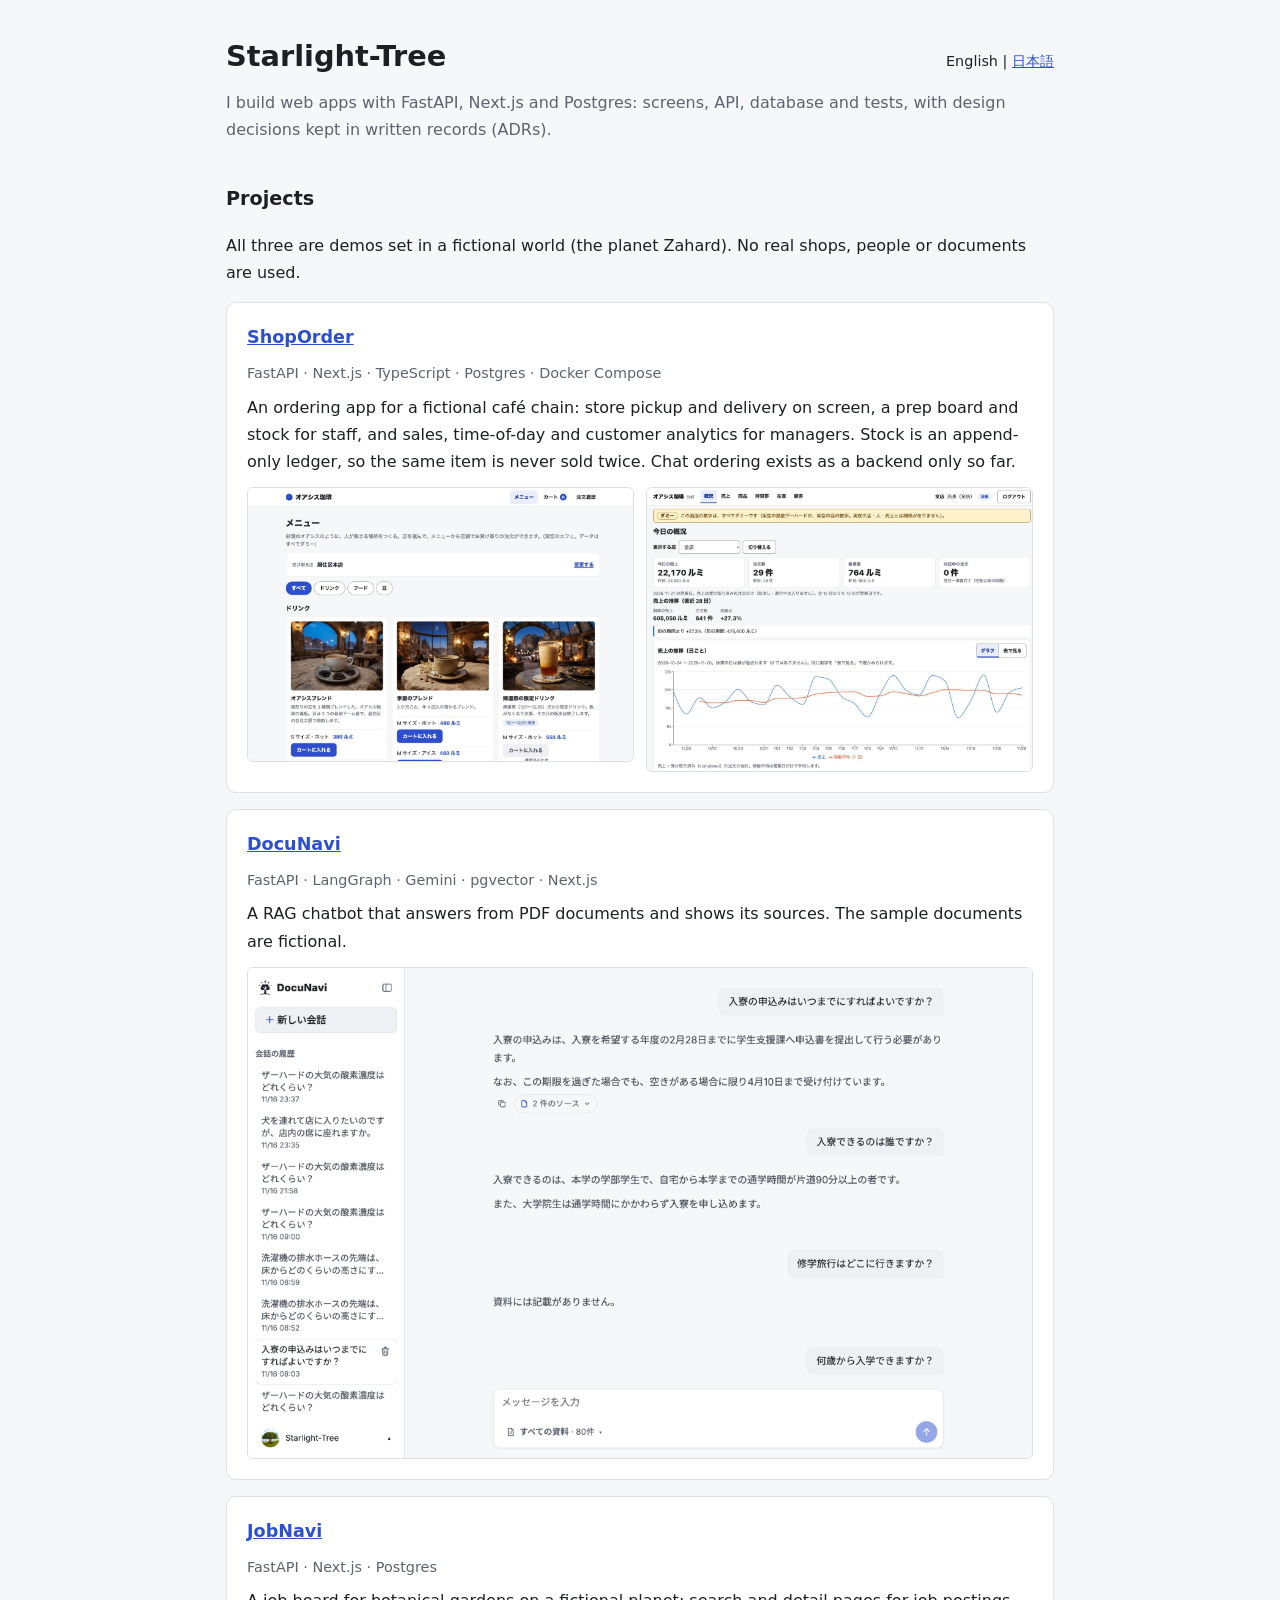
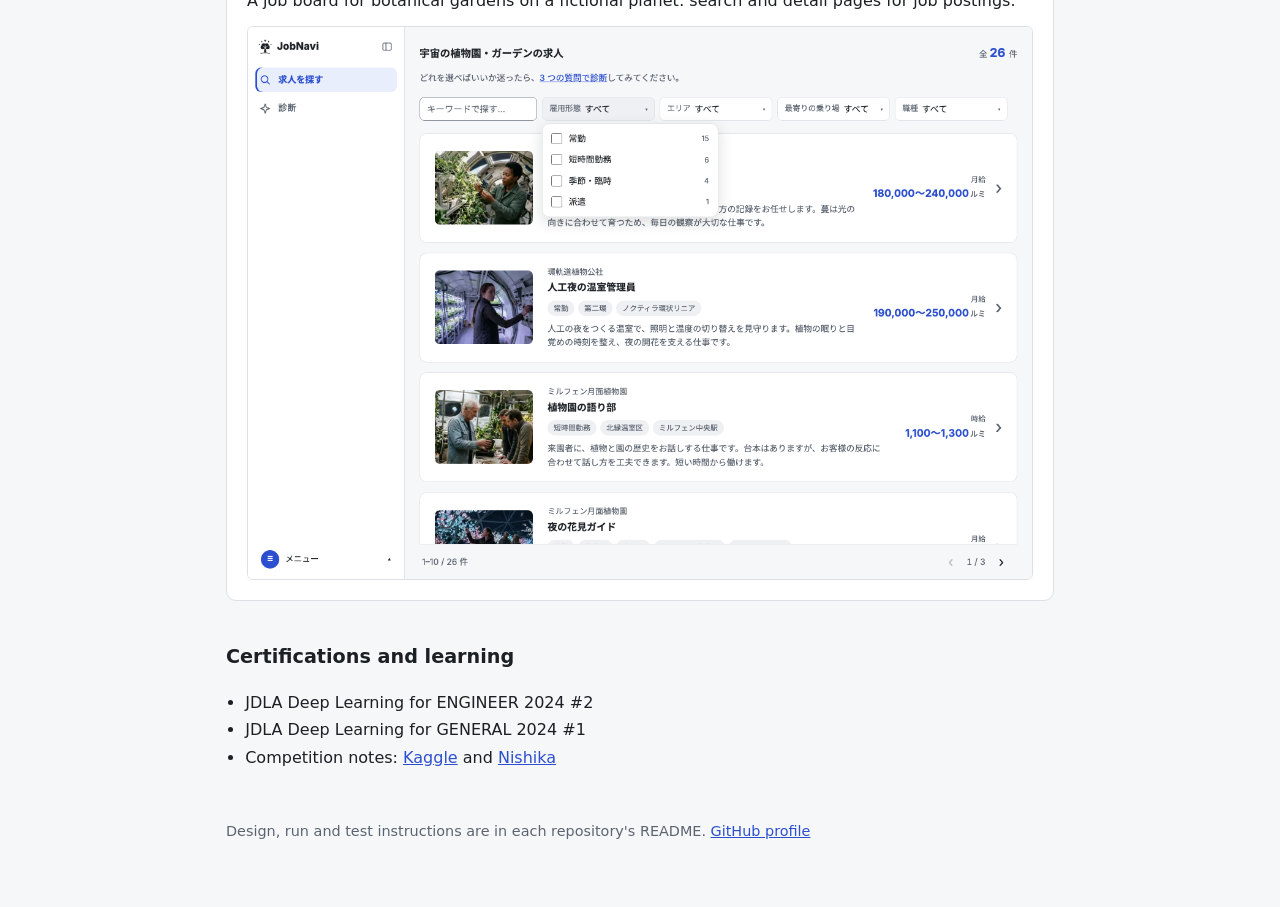
==== index.html @ b70606ab "feat: add portfolio site Co-Authored-By: Claude Sonnet 5.5 <noreply@anthropic.com>" ====
<!doctype html>
<html lang="en">
<head>
<meta charset="utf-8">
<meta name="viewport" content="width=device-width, initial-scale=1">
<title>Starlight-Tree | Web app portfolio</title>
<meta name="description" content="Three web apps built end to end with FastAPI, Next.js and Postgres. All demos are set in a fictional world.">
<link rel="stylesheet" href="style.css">
</head>
<body>
<main>
  <header>
    <h1>Starlight-Tree</h1>
    <span class="lang">English | <a href="ja.html">日本語</a></span>
  </header>
  <p class="lead">I build web apps with FastAPI, Next.js and Postgres: screens, API, database and tests, with design decisions kept in written records (ADRs).</p>

  <h2>Projects</h2>
  <p>All three are demos set in a fictional world (the planet Zahard). No real shops, people or documents are used.</p>

  <section class="card">
    <h3><a href="https://github.com/Starlight-Tree/ShopOrder">ShopOrder</a></h3>
    <p class="tags">FastAPI · Next.js · TypeScript · Postgres · Docker Compose</p>
    <p>An ordering app for a fictional café chain: store pickup and delivery on screen, a prep board and stock for staff, and sales, time-of-day and customer analytics for managers. Stock is an append-only ledger, so the same item is never sold twice. Chat ordering exists as a backend only so far.</p>
    <div class="shots">
      <img src="img/shoporder-menu.jpg" alt="ShopOrder menu screen" loading="lazy">
      <img src="img/shoporder-overview.jpg" alt="ShopOrder manager overview with sales line chart" loading="lazy">
    </div>
  </section>

  <section class="card">
    <h3><a href="https://github.com/Starlight-Tree/DocuNavi">DocuNavi</a></h3>
    <p class="tags">FastAPI · LangGraph · Gemini · pgvector · Next.js</p>
    <p>A RAG chatbot that answers from PDF documents and shows its sources. The sample documents are fictional.</p>
    <div class="shots">
      <img src="img/docunavi-chat.png" alt="DocuNavi chat answering with citations" loading="lazy">
    </div>
  </section>

  <section class="card">
    <h3><a href="https://github.com/Starlight-Tree/JobNavi">JobNavi</a></h3>
    <p class="tags">FastAPI · Next.js · Postgres</p>
    <p>A job board for botanical gardens on a fictional planet: search and detail pages for job postings.</p>
    <div class="shots">
      <img src="img/jobnavi-search.png" alt="JobNavi job search screen" loading="lazy">
    </div>
  </section>

  <h2>Certifications and learning</h2>
  <ul>
    <li>JDLA Deep Learning for ENGINEER 2024 #2</li>
    <li>JDLA Deep Learning for GENERAL 2024 #1</li>
    <li>Competition notes: <a href="https://github.com/Starlight-Tree/kaggle">Kaggle</a> and <a href="https://github.com/Starlight-Tree/nishika">Nishika</a></li>
  </ul>

  <footer>
    Design, run and test instructions are in each repository's README. <a href="https://github.com/Starlight-Tree">GitHub profile</a>
  </footer>
</main>
</body>
</html>
---- style.css ----
:root {
  --bg: #f6f7f9;
  --fg: #1c2024;
  --muted: #5b6470;
  --card: #ffffff;
  --line: #dde1e6;
  --accent: #2c4fcf;
}
@media (prefers-color-scheme: dark) {
  :root {
    --bg: #0d1117;
    --fg: #e6e9ee;
    --muted: #9aa4b2;
    --card: #151b23;
    --line: #2a3340;
    --accent: #8aa2ff;
  }
}
* { box-sizing: border-box; }
body {
  margin: 0;
  background: var(--bg);
  color: var(--fg);
  font: 16px/1.7 system-ui, -apple-system, "Segoe UI", "Hiragino Sans", "Noto Sans JP", sans-serif;
}
main { max-width: 860px; margin: 0 auto; padding: 32px 16px 64px; }
a { color: var(--accent); }
header { display: flex; justify-content: space-between; align-items: baseline; flex-wrap: wrap; gap: 8px; }
h1 { font-size: 1.8rem; margin: 0; }
h2 { font-size: 1.2rem; margin: 40px 0 12px; }
.lead { color: var(--muted); margin: 8px 0 0; }
.lang { font-size: 0.9rem; }
.card {
  background: var(--card);
  border: 1px solid var(--line);
  border-radius: 10px;
  padding: 20px;
  margin: 16px 0;
}
.card h3 { margin: 0 0 4px; font-size: 1.1rem; }
.tags { color: var(--muted); font-size: 0.9rem; margin: 0 0 12px; }
.card p { margin: 8px 0; }
.shots { display: grid; grid-template-columns: repeat(auto-fit, minmax(240px, 1fr)); gap: 12px; margin-top: 12px; }
.shots img { width: 100%; height: auto; border: 1px solid var(--line); border-radius: 6px; display: block; }
ul { padding-left: 1.2em; }
footer { margin-top: 48px; color: var(--muted); font-size: 0.9rem; }
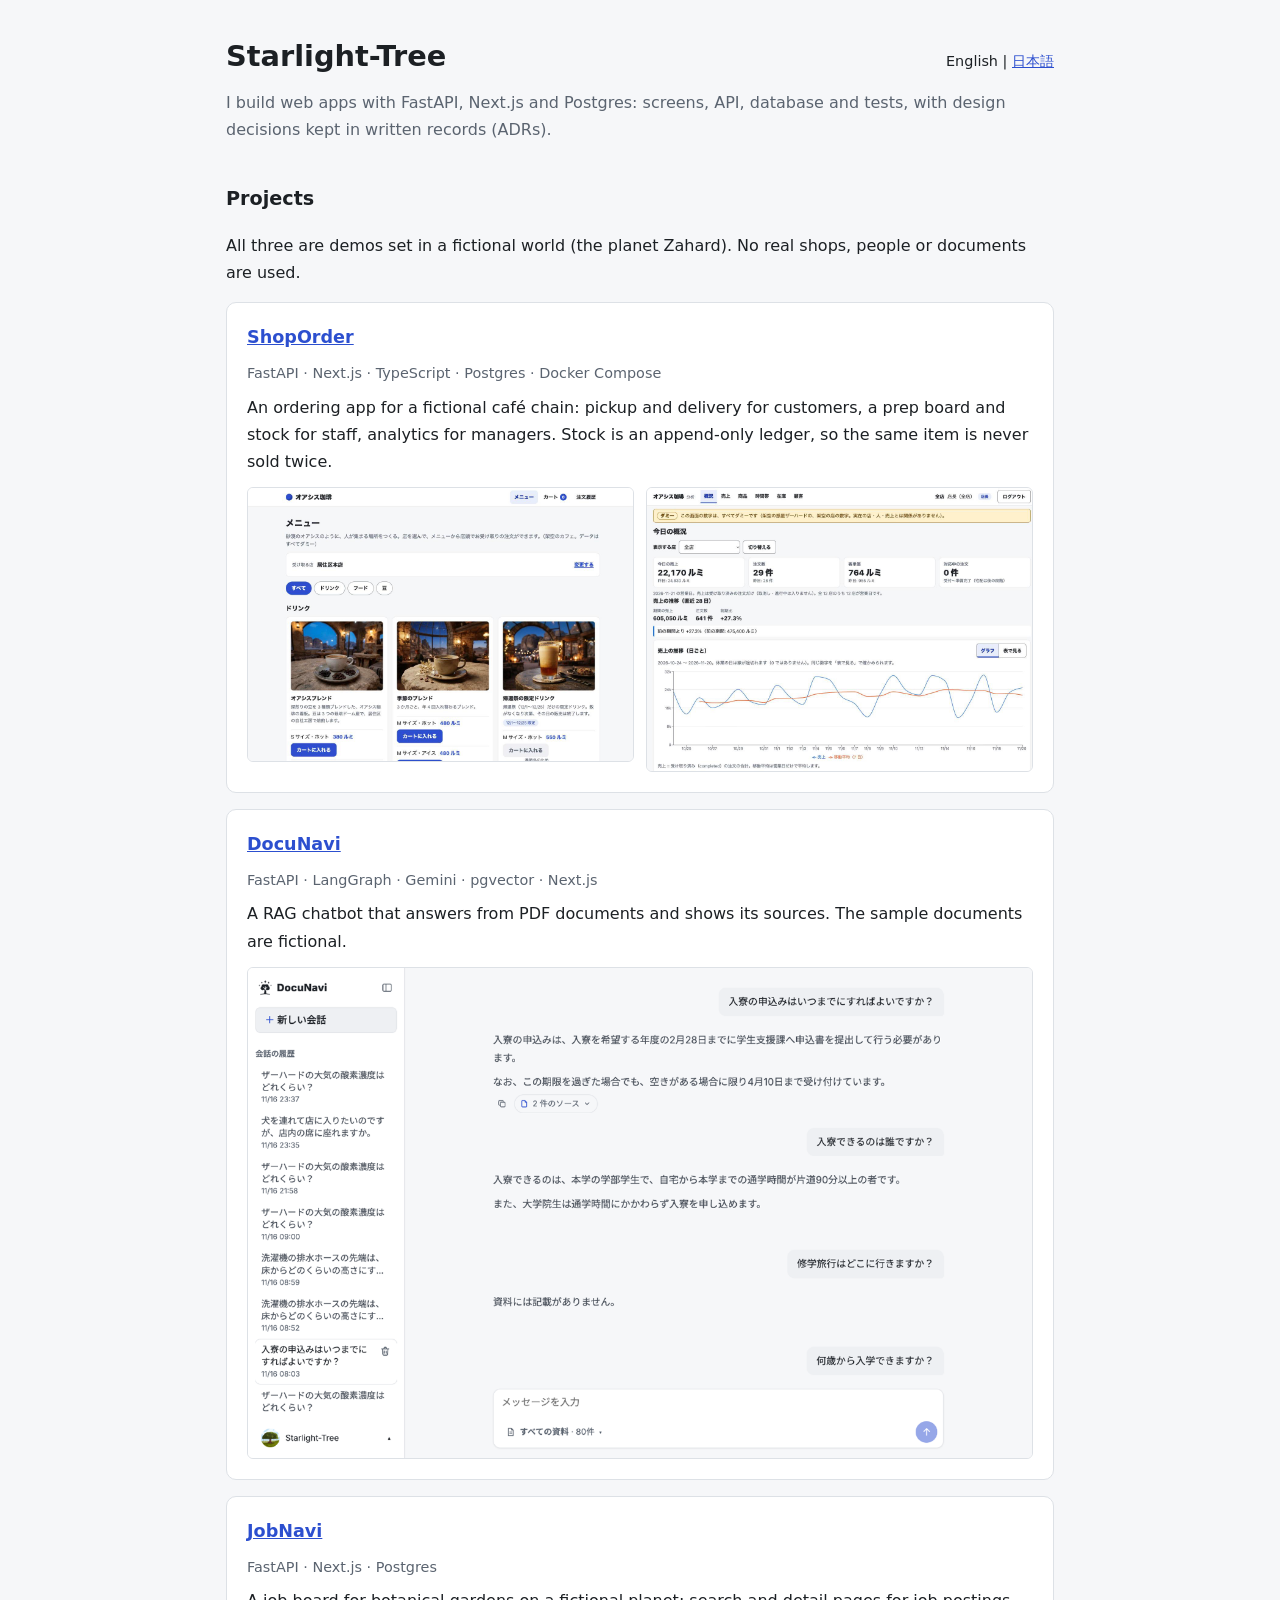
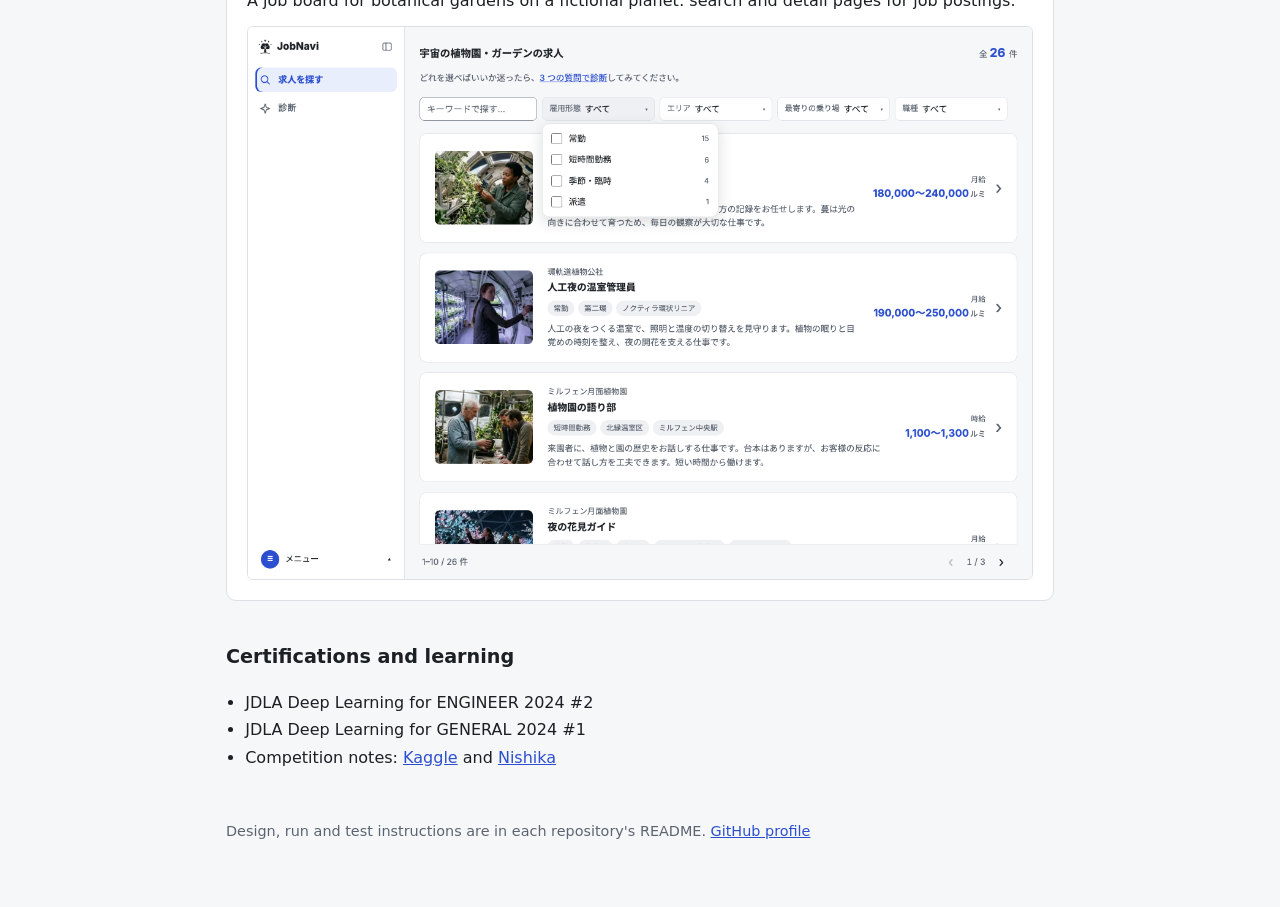
==== commit a97c6302: "fix: shorten ShopOrder description Co-Authored-By: Claude Sonnet 5.5 <noreply@anthropic.com>" ====
--- a/index.html
+++ b/index.html
@@ -21,7 +21,7 @@
   <section class="card">
     <h3><a href="https://github.com/Starlight-Tree/ShopOrder">ShopOrder</a></h3>
     <p class="tags">FastAPI · Next.js · TypeScript · Postgres · Docker Compose</p>
-    <p>An ordering app for a fictional café chain: store pickup and delivery on screen, a prep board and stock for staff, and sales, time-of-day and customer analytics for managers. Stock is an append-only ledger, so the same item is never sold twice. Chat ordering exists as a backend only so far.</p>
+    <p>An ordering app for a fictional café chain: pickup and delivery for customers, a prep board and stock for staff, analytics for managers. Stock is an append-only ledger, so the same item is never sold twice.</p>
     <div class="shots">
       <img src="img/shoporder-menu.jpg" alt="ShopOrder menu screen" loading="lazy">
       <img src="img/shoporder-overview.jpg" alt="ShopOrder manager overview with sales line chart" loading="lazy">
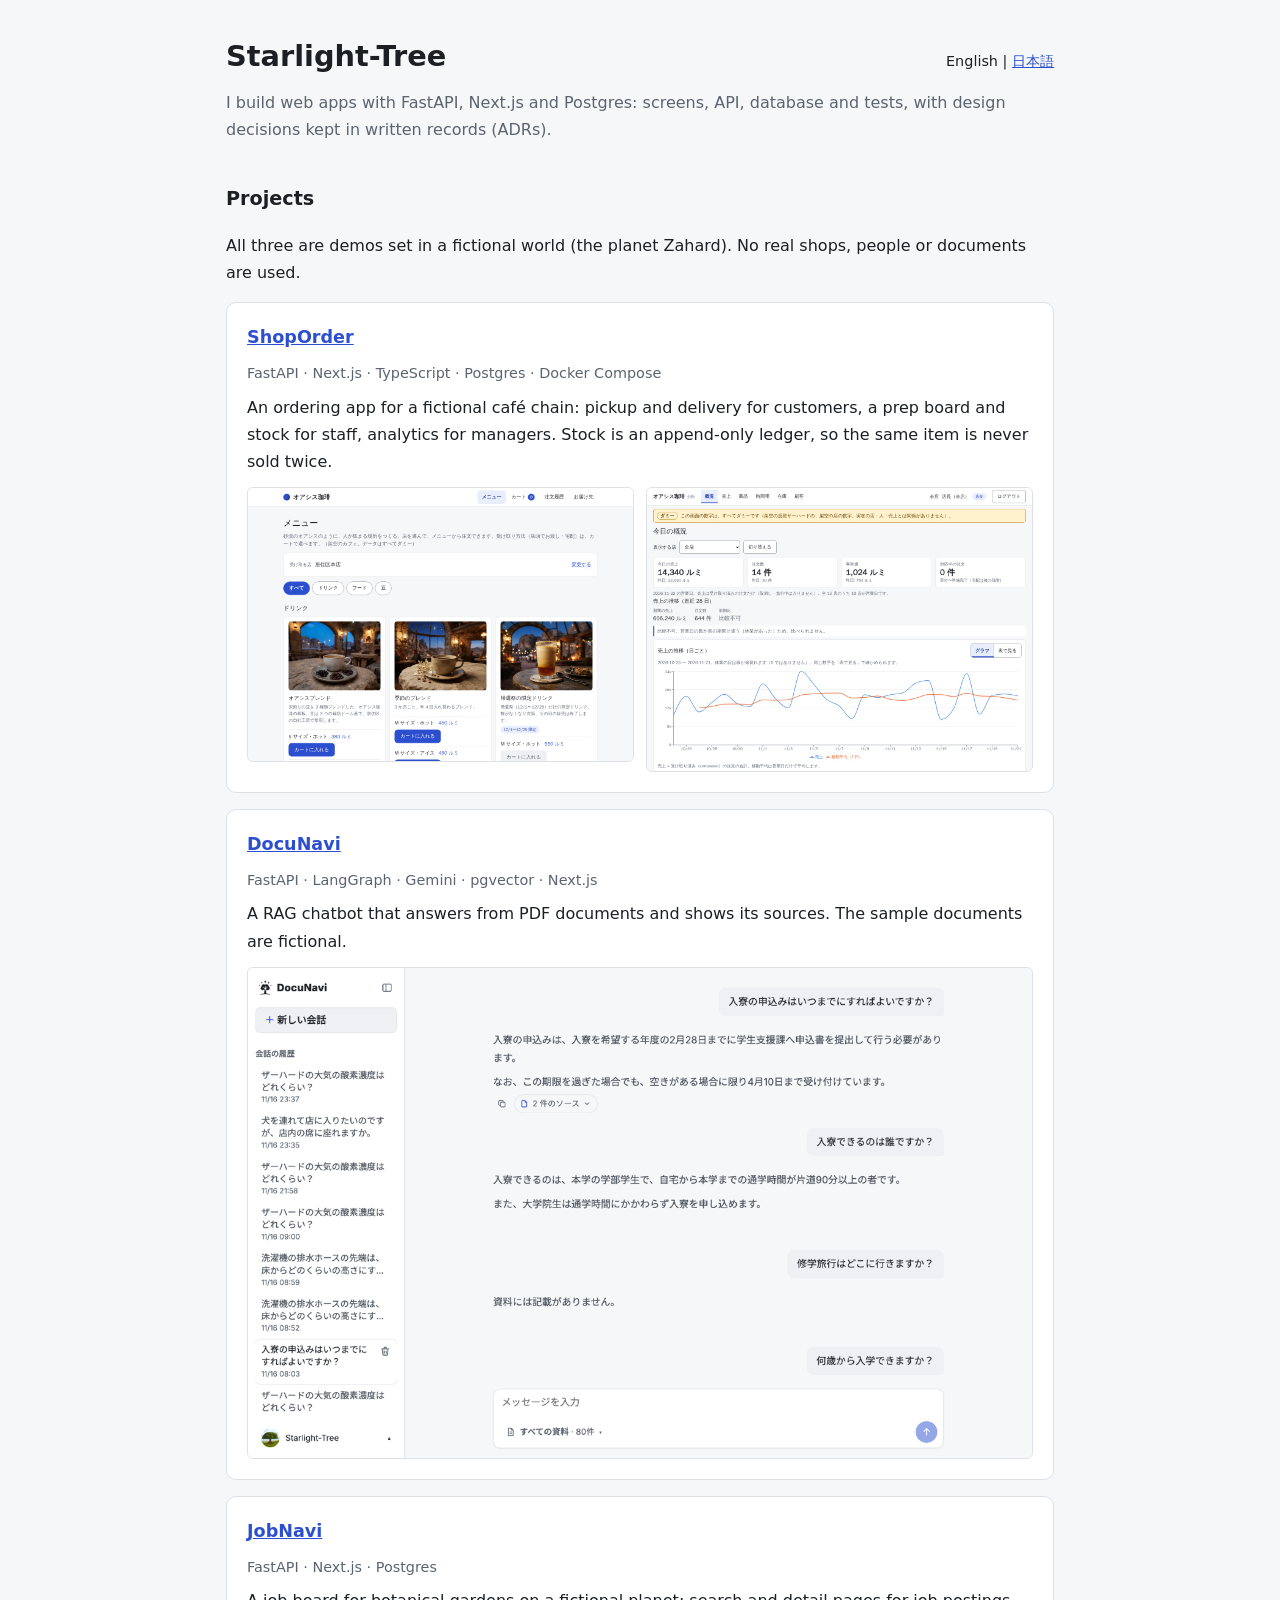
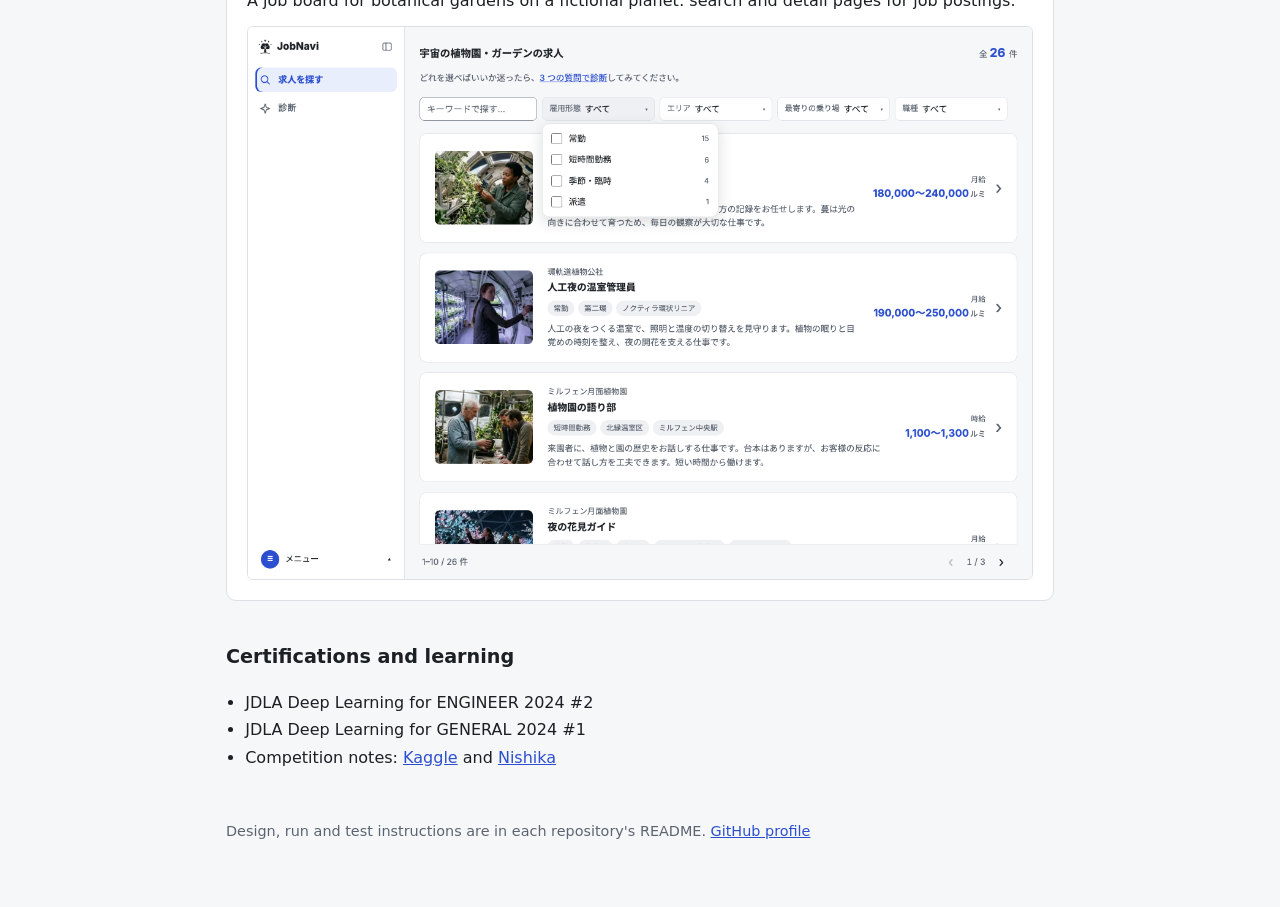
==== commit 28a04b2c: "feat(site): switch ShopOrder screenshots with the colour scheme Wrap the two ShopOrder screenshots i" ====
--- a/index.html
+++ b/index.html
@@ -23,8 +23,14 @@
     <p class="tags">FastAPI · Next.js · TypeScript · Postgres · Docker Compose</p>
     <p>An ordering app for a fictional café chain: pickup and delivery for customers, a prep board and stock for staff, analytics for managers. Stock is an append-only ledger, so the same item is never sold twice.</p>
     <div class="shots">
-      <img src="img/shoporder-menu.jpg" alt="ShopOrder menu screen" loading="lazy">
-      <img src="img/shoporder-overview.jpg" alt="ShopOrder manager overview with sales line chart" loading="lazy">
+      <picture>
+        <source media="(prefers-color-scheme: dark)" srcset="img/shoporder-menu-dark.jpg">
+        <img src="img/shoporder-menu.jpg" alt="ShopOrder menu screen" width="1264" height="896" loading="lazy">
+      </picture>
+      <picture>
+        <source media="(prefers-color-scheme: dark)" srcset="img/shoporder-overview-dark.jpg">
+        <img src="img/shoporder-overview.jpg" alt="ShopOrder manager overview with sales line chart" width="1264" height="928" loading="lazy">
+      </picture>
     </div>
   </section>
 
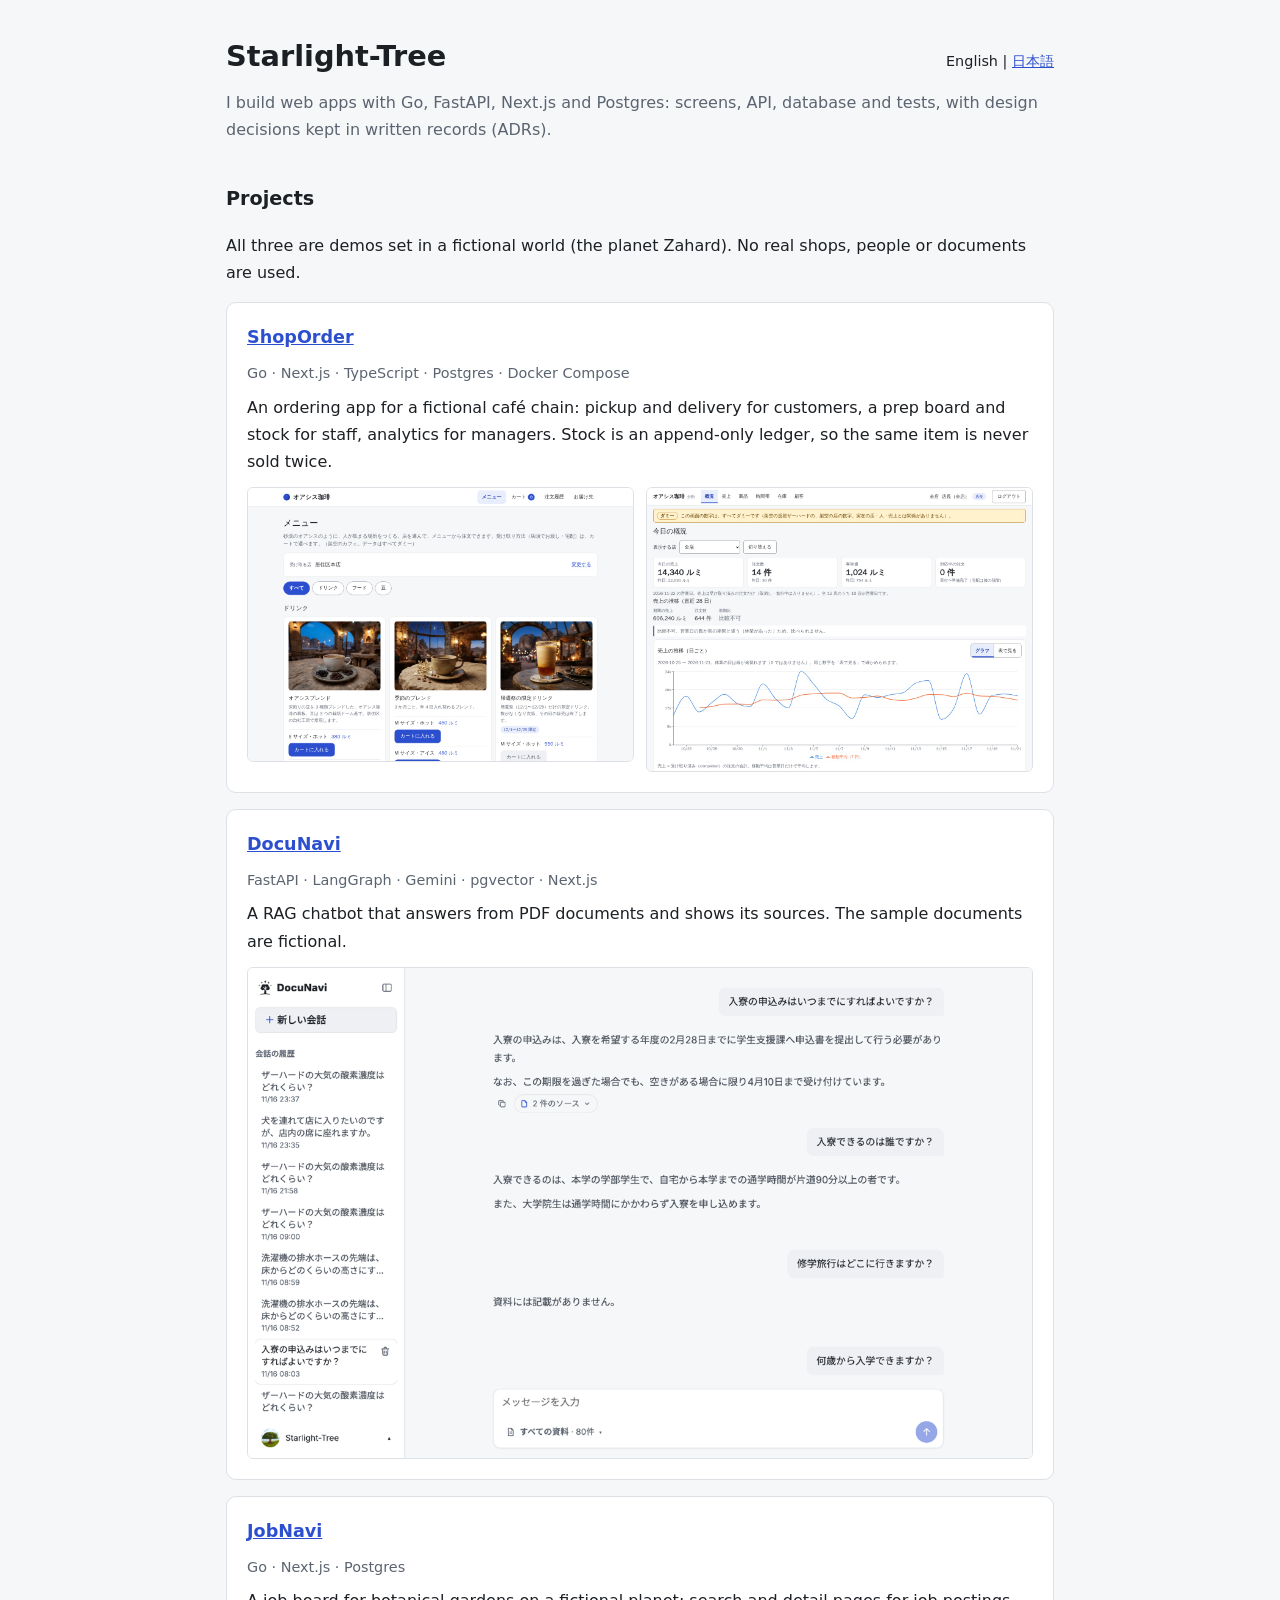
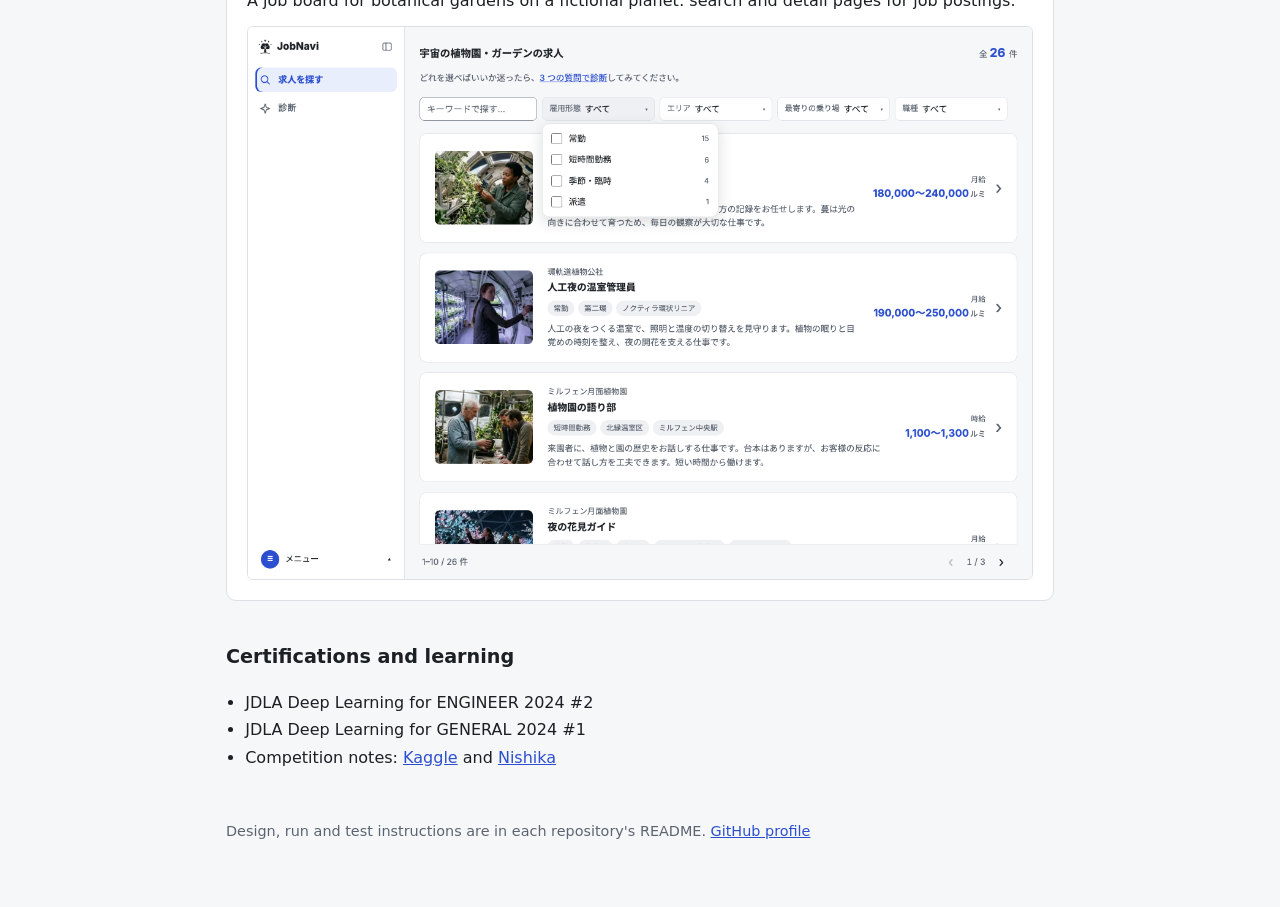
==== commit fbb4cef0: "fix(site): show Go for the rewritten ShopOrder and JobNavi APIs Co-Authored-By: Claude Sonnet 5.5 <n" ====
--- a/index.html
+++ b/index.html
@@ -4,7 +4,7 @@
 <meta charset="utf-8">
 <meta name="viewport" content="width=device-width, initial-scale=1">
 <title>Starlight-Tree | Web app portfolio</title>
-<meta name="description" content="Three web apps built end to end with FastAPI, Next.js and Postgres. All demos are set in a fictional world.">
+<meta name="description" content="Three web apps built end to end with Go, FastAPI, Next.js and Postgres. All demos are set in a fictional world.">
 <link rel="stylesheet" href="style.css">
 </head>
 <body>
@@ -13,14 +13,14 @@
     <h1>Starlight-Tree</h1>
     <span class="lang">English | <a href="ja.html">日本語</a></span>
   </header>
-  <p class="lead">I build web apps with FastAPI, Next.js and Postgres: screens, API, database and tests, with design decisions kept in written records (ADRs).</p>
+  <p class="lead">I build web apps with Go, FastAPI, Next.js and Postgres: screens, API, database and tests, with design decisions kept in written records (ADRs).</p>
 
   <h2>Projects</h2>
   <p>All three are demos set in a fictional world (the planet Zahard). No real shops, people or documents are used.</p>
 
   <section class="card">
     <h3><a href="https://github.com/Starlight-Tree/ShopOrder">ShopOrder</a></h3>
-    <p class="tags">FastAPI · Next.js · TypeScript · Postgres · Docker Compose</p>
+    <p class="tags">Go · Next.js · TypeScript · Postgres · Docker Compose</p>
     <p>An ordering app for a fictional café chain: pickup and delivery for customers, a prep board and stock for staff, analytics for managers. Stock is an append-only ledger, so the same item is never sold twice.</p>
     <div class="shots">
       <picture>
@@ -39,16 +39,22 @@
     <p class="tags">FastAPI · LangGraph · Gemini · pgvector · Next.js</p>
     <p>A RAG chatbot that answers from PDF documents and shows its sources. The sample documents are fictional.</p>
     <div class="shots">
-      <img src="img/docunavi-chat.png" alt="DocuNavi chat answering with citations" loading="lazy">
+      <picture>
+        <source media="(prefers-color-scheme: dark)" srcset="img/docunavi-chat-dark.png">
+        <img src="img/docunavi-chat.png" alt="DocuNavi chat answering with citations" width="1280" height="800" loading="lazy">
+      </picture>
     </div>
   </section>
 
   <section class="card">
     <h3><a href="https://github.com/Starlight-Tree/JobNavi">JobNavi</a></h3>
-    <p class="tags">FastAPI · Next.js · Postgres</p>
+    <p class="tags">Go · Next.js · Postgres</p>
     <p>A job board for botanical gardens on a fictional planet: search and detail pages for job postings.</p>
     <div class="shots">
-      <img src="img/jobnavi-search.png" alt="JobNavi job search screen" loading="lazy">
+      <picture>
+        <source media="(prefers-color-scheme: dark)" srcset="img/jobnavi-search-dark.png">
+        <img src="img/jobnavi-search.png" alt="JobNavi job search screen" width="1280" height="900" loading="lazy">
+      </picture>
     </div>
   </section>
 
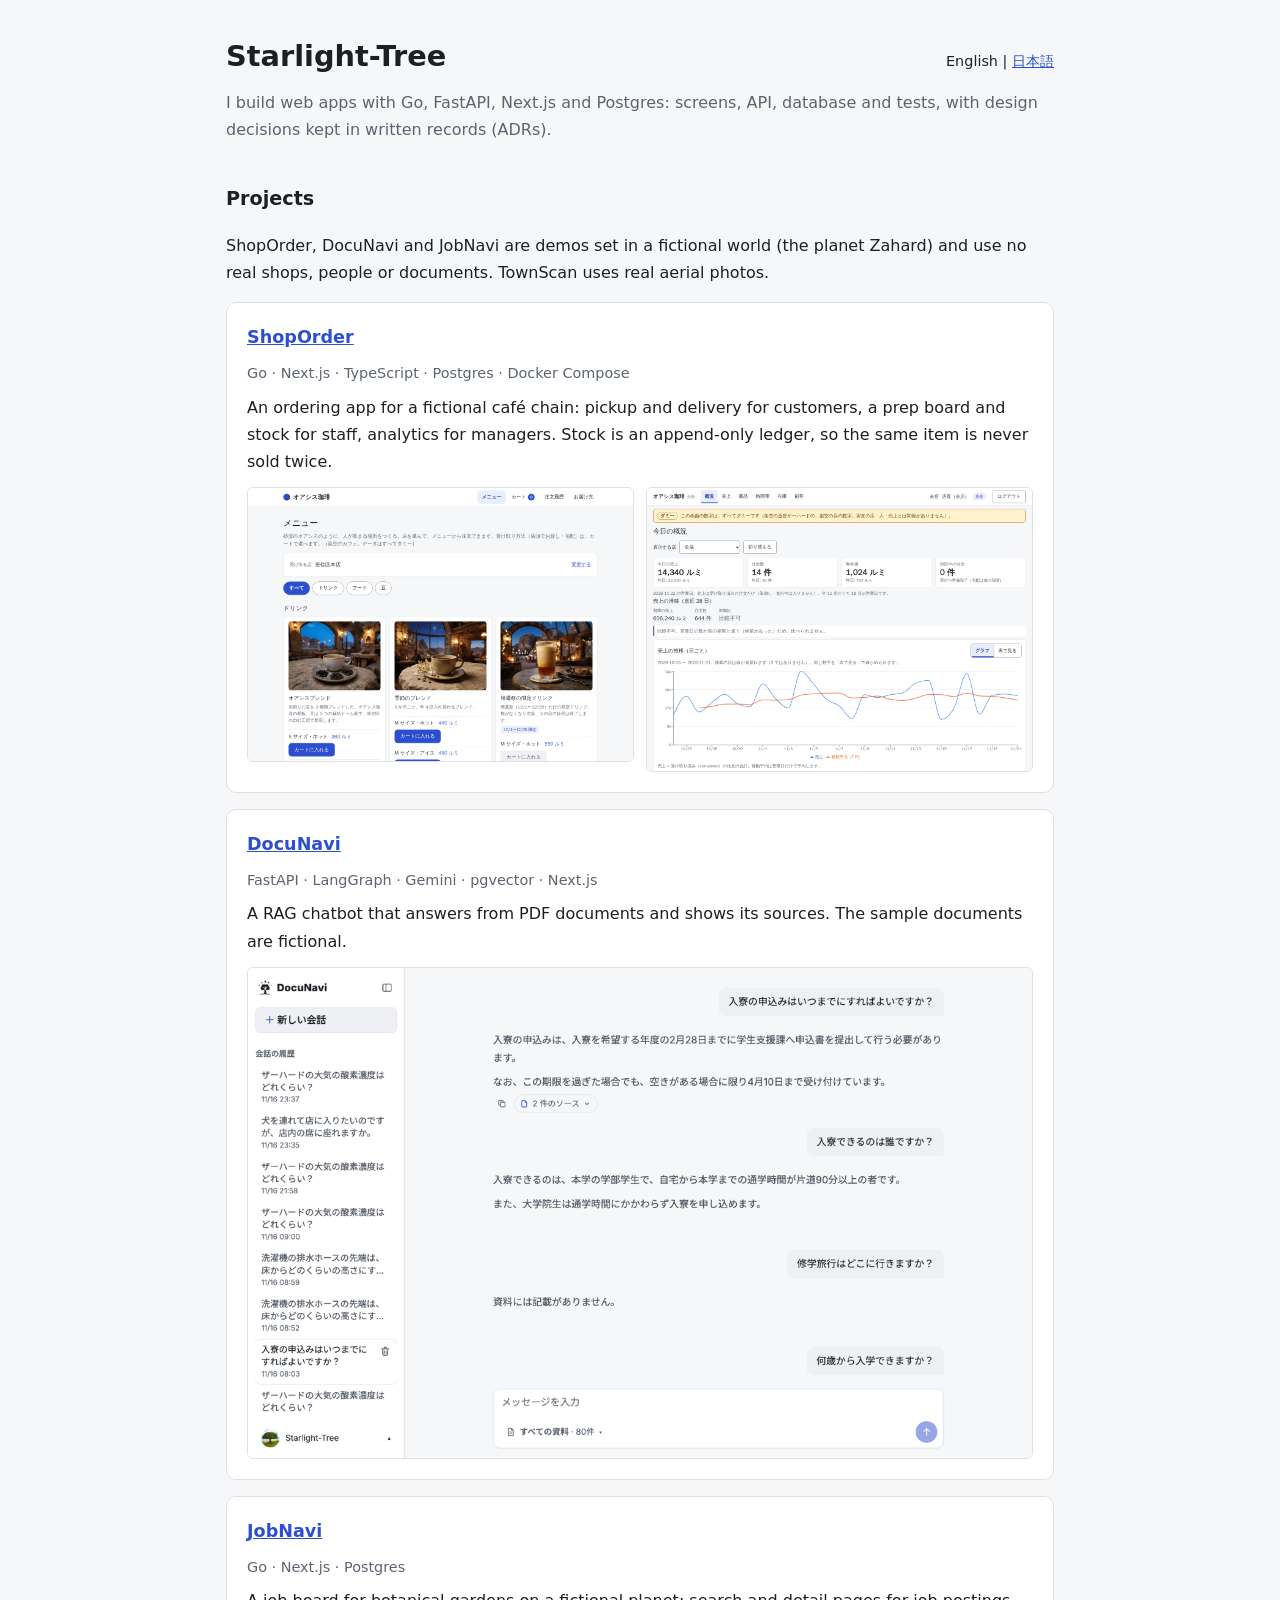
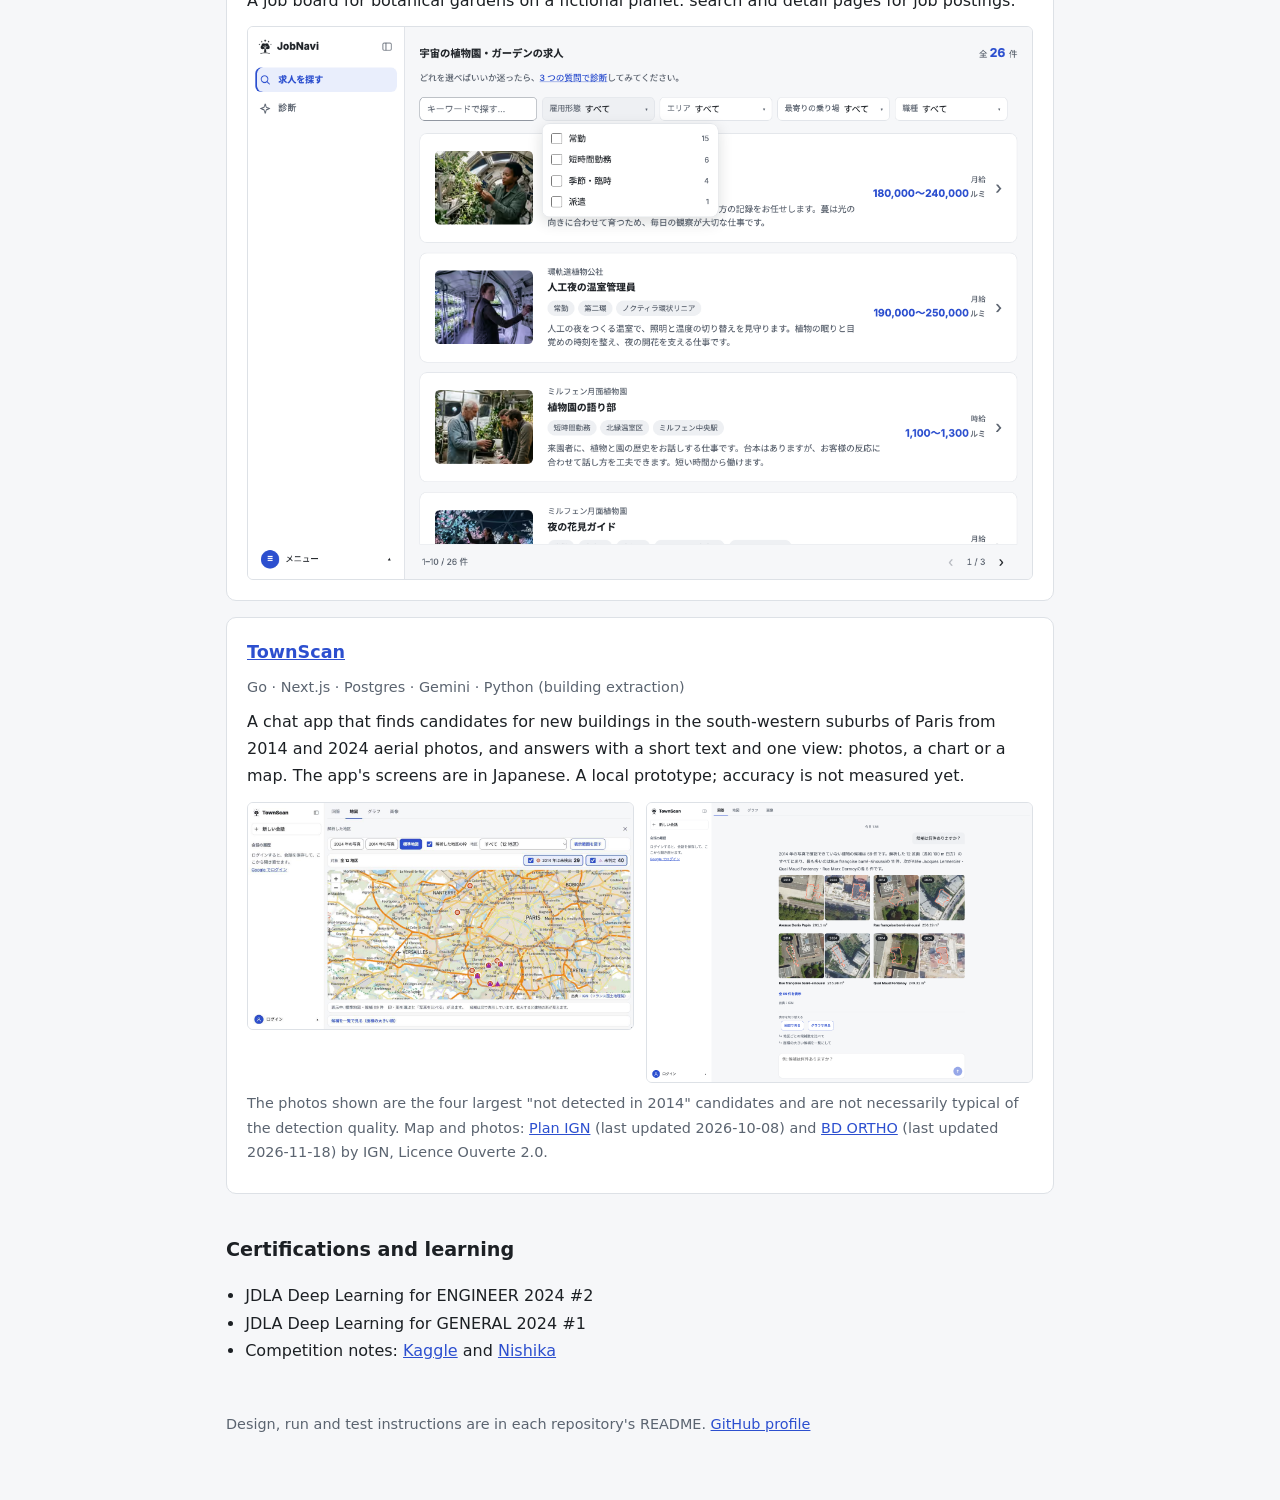
==== commit e9b90dd0: "feat(site): add TownScan Co-Authored-By: Claude Sonnet 5.5 <noreply@anthropic.com>" ====
--- a/index.html
+++ b/index.html
@@ -4,7 +4,7 @@
 <meta charset="utf-8">
 <meta name="viewport" content="width=device-width, initial-scale=1">
 <title>Starlight-Tree | Web app portfolio</title>
-<meta name="description" content="Three web apps built end to end with Go, FastAPI, Next.js and Postgres. All demos are set in a fictional world.">
+<meta name="description" content="Four web apps built end to end with Go, FastAPI, Next.js and Postgres: three demos set in a fictional world, and one that uses real aerial photos.">
 <link rel="stylesheet" href="style.css">
 </head>
 <body>
@@ -16,7 +16,7 @@
   <p class="lead">I build web apps with Go, FastAPI, Next.js and Postgres: screens, API, database and tests, with design decisions kept in written records (ADRs).</p>
 
   <h2>Projects</h2>
-  <p>All three are demos set in a fictional world (the planet Zahard). No real shops, people or documents are used.</p>
+  <p>ShopOrder, DocuNavi and JobNavi are demos set in a fictional world (the planet Zahard) and use no real shops, people or documents. TownScan uses real aerial photos.</p>
 
   <section class="card">
     <h3><a href="https://github.com/Starlight-Tree/ShopOrder">ShopOrder</a></h3>
@@ -58,6 +58,23 @@
     </div>
   </section>
 
+  <section class="card">
+    <h3><a href="https://github.com/Starlight-Tree/TownScan">TownScan</a></h3>
+    <p class="tags">Go · Next.js · Postgres · Gemini · Python (building extraction)</p>
+    <p>A chat app that finds candidates for new buildings in the south-western suburbs of Paris from 2014 and 2024 aerial photos, and answers with a short text and one view: photos, a chart or a map. The app's screens are in Japanese. A local prototype; accuracy is not measured yet.</p>
+    <div class="shots">
+      <picture>
+        <source media="(prefers-color-scheme: dark)" srcset="img/townscan-map-dark.jpg">
+        <img src="img/townscan-map.jpg" alt="TownScan map of the candidates in the 12 analysed areas" width="1280" height="752" loading="lazy">
+      </picture>
+      <picture>
+        <source media="(prefers-color-scheme: dark)" srcset="img/townscan-chat-dark.png">
+        <img src="img/townscan-chat.png" alt="TownScan chat answer with 2014 and 2024 photos of four candidates" width="1288" height="936" loading="lazy">
+      </picture>
+    </div>
+    <p class="tags">The photos shown are the four largest "not detected in 2014" candidates and are not necessarily typical of the detection quality. Map and photos: <a href="https://www.data.gouv.fr/datasets/plan-ign">Plan IGN</a> (last updated 2026-10-08) and <a href="https://www.data.gouv.fr/datasets/bd-ortho-r">BD ORTHO</a> (last updated 2026-11-18) by IGN, Licence Ouverte 2.0.</p>
+  </section>
+
   <h2>Certifications and learning</h2>
   <ul>
     <li>JDLA Deep Learning for ENGINEER 2024 #2</li>
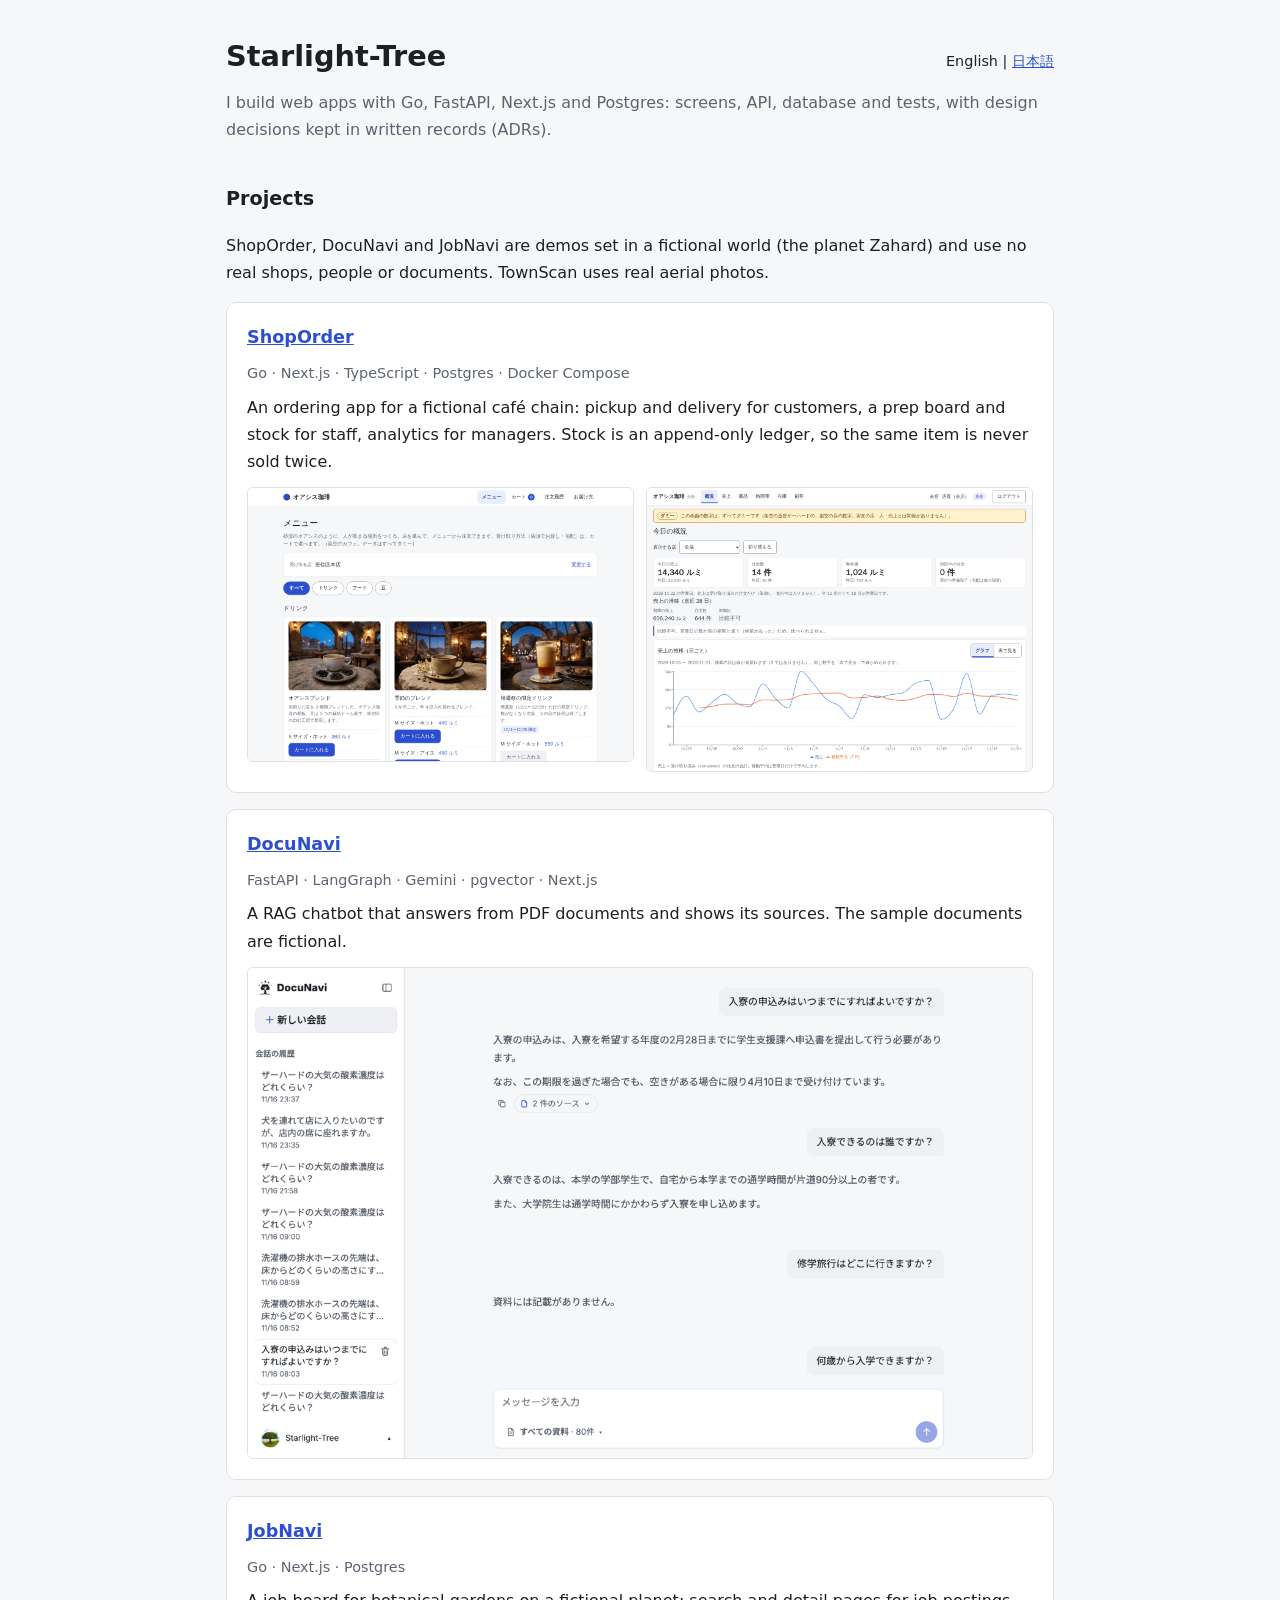
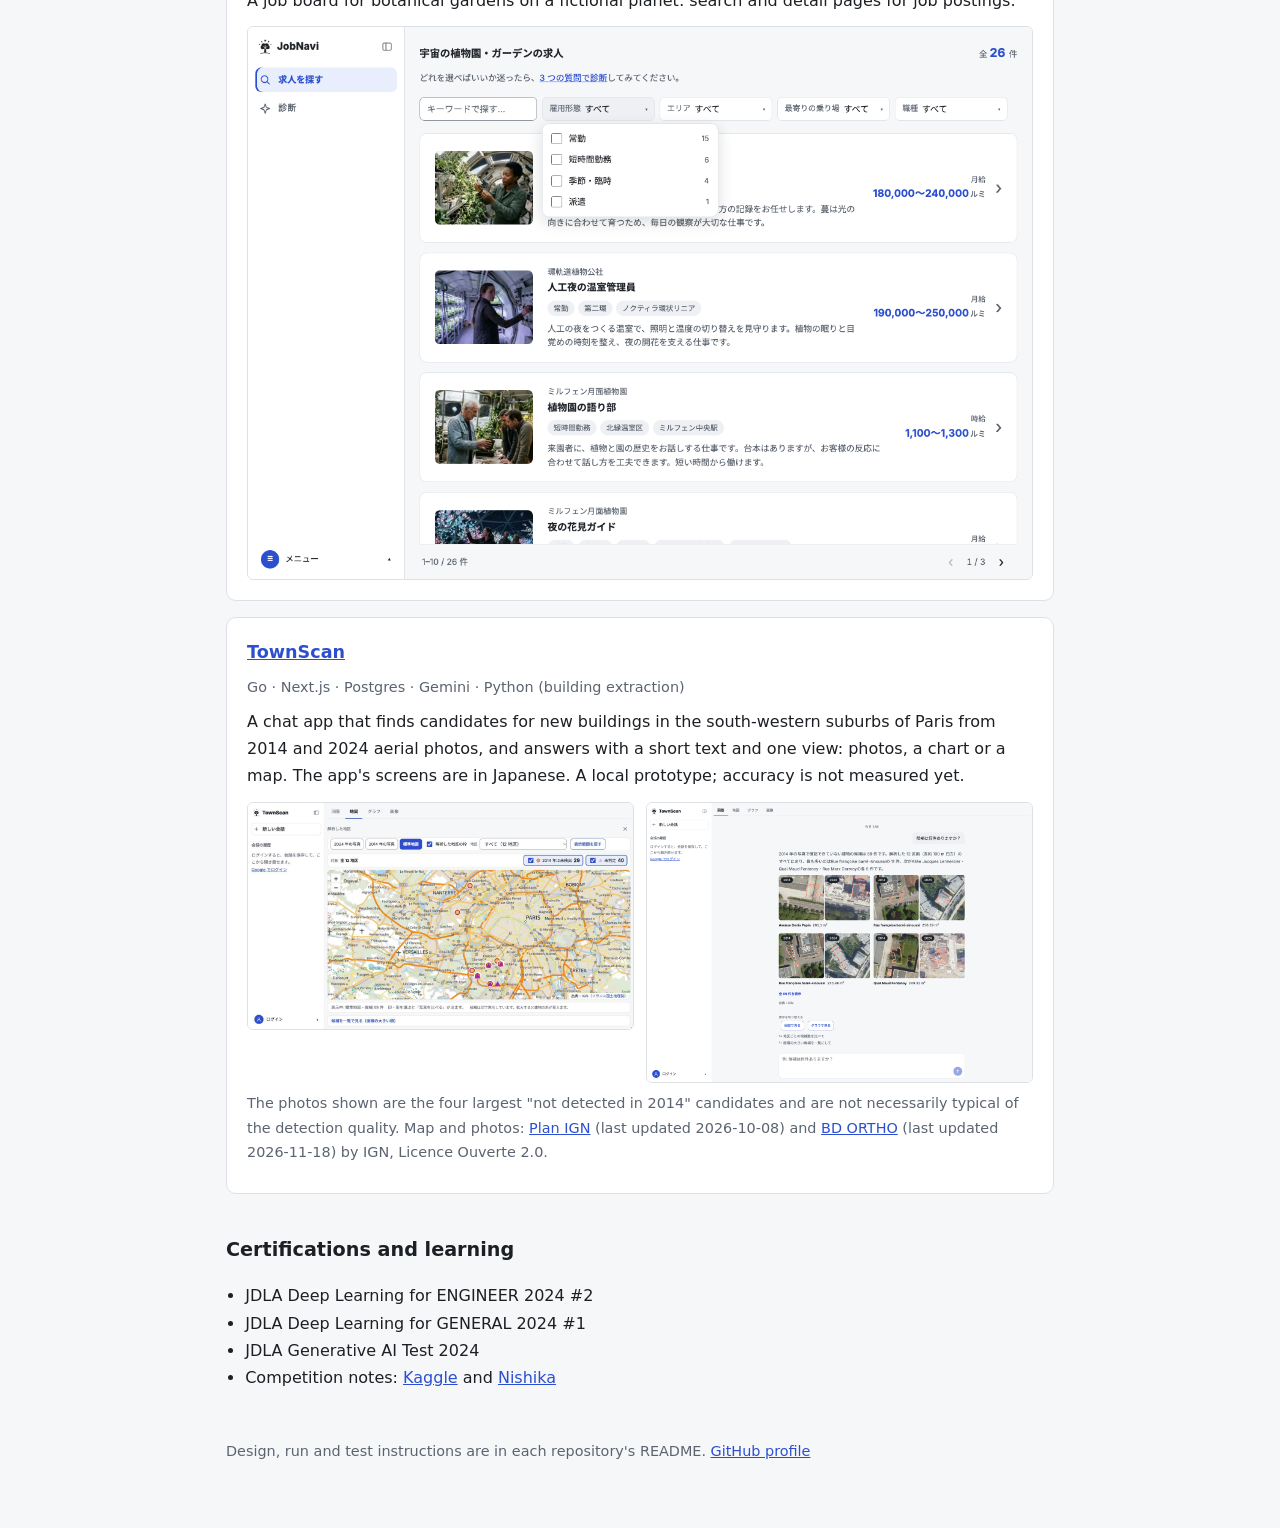
==== commit 8b9ff4ec: "docs(site): add the JDLA Generative AI Test certification Co-Authored-By: Claude Sonnet 5.5 <noreply" ====
--- a/index.html
+++ b/index.html
@@ -79,6 +79,7 @@
   <ul>
     <li>JDLA Deep Learning for ENGINEER 2024 #2</li>
     <li>JDLA Deep Learning for GENERAL 2024 #1</li>
+    <li>JDLA Generative AI Test 2024</li>
     <li>Competition notes: <a href="https://github.com/Starlight-Tree/kaggle">Kaggle</a> and <a href="https://github.com/Starlight-Tree/nishika">Nishika</a></li>
   </ul>
 
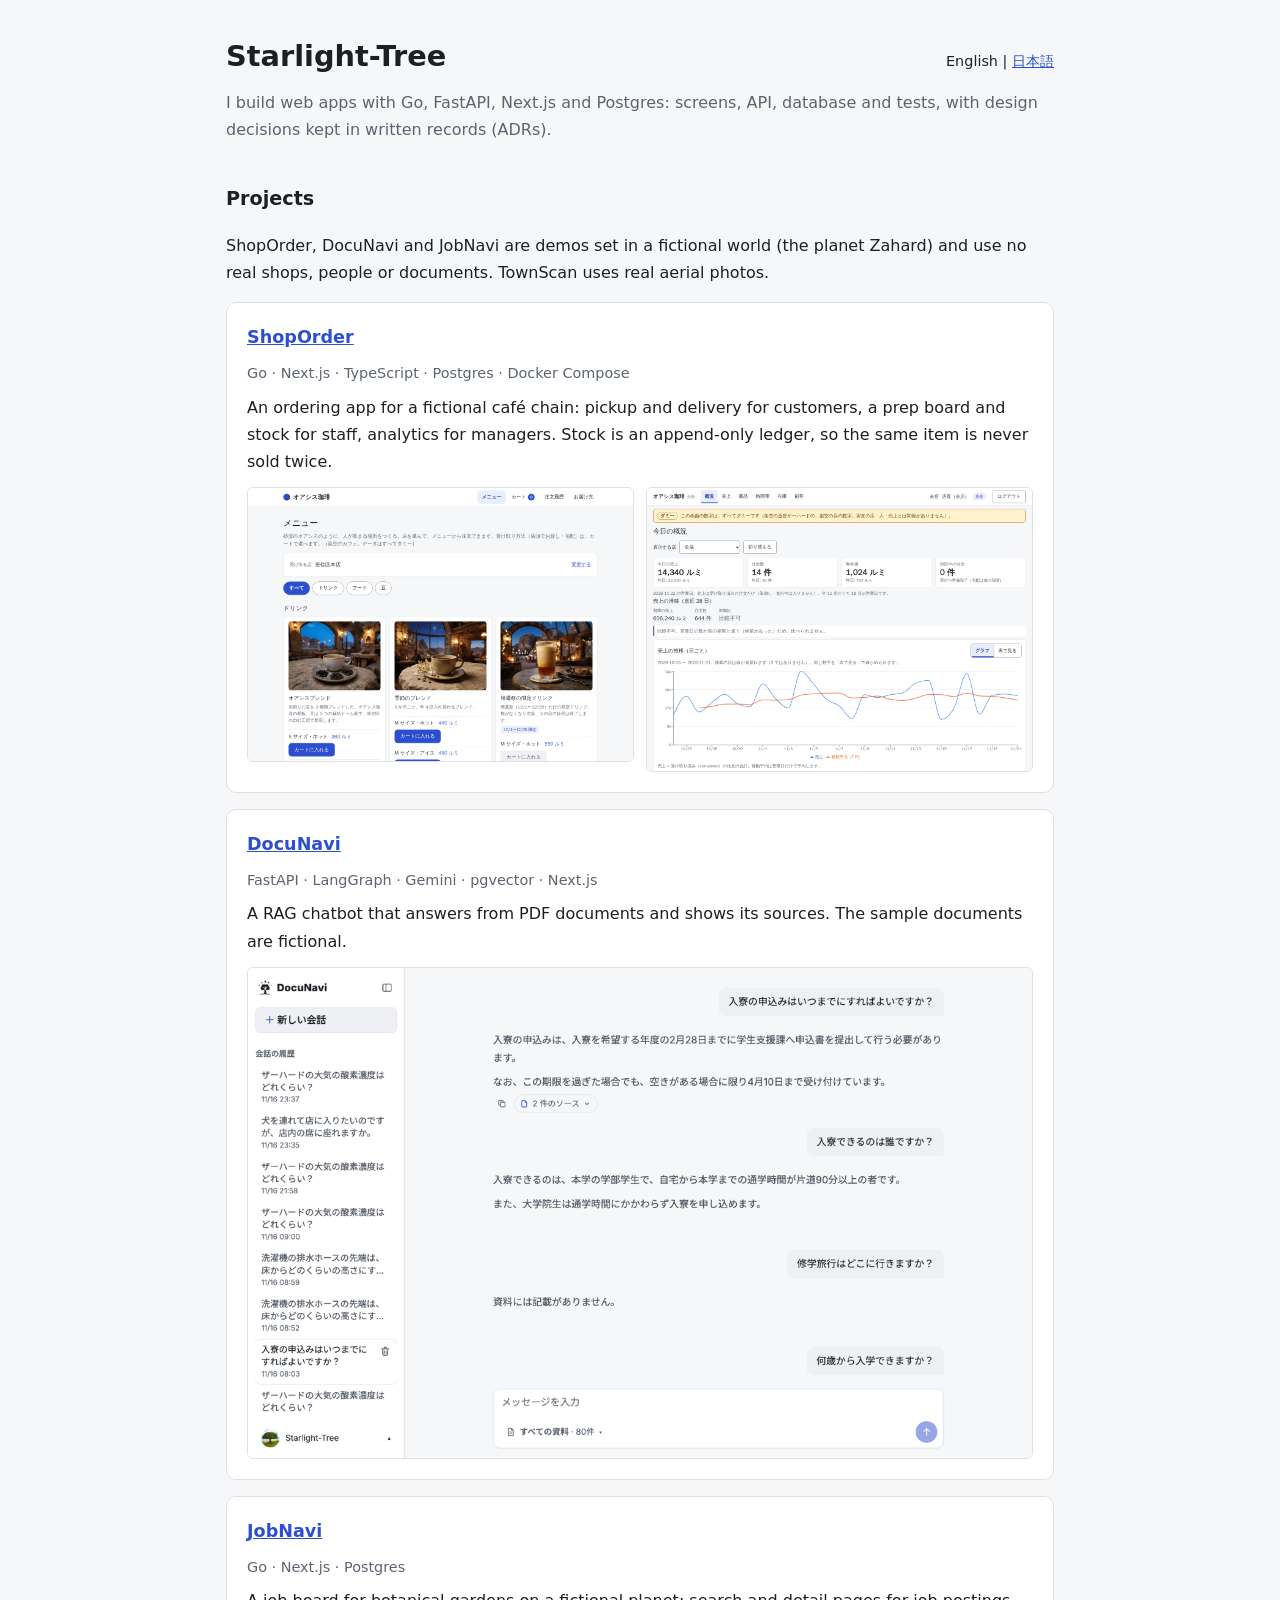
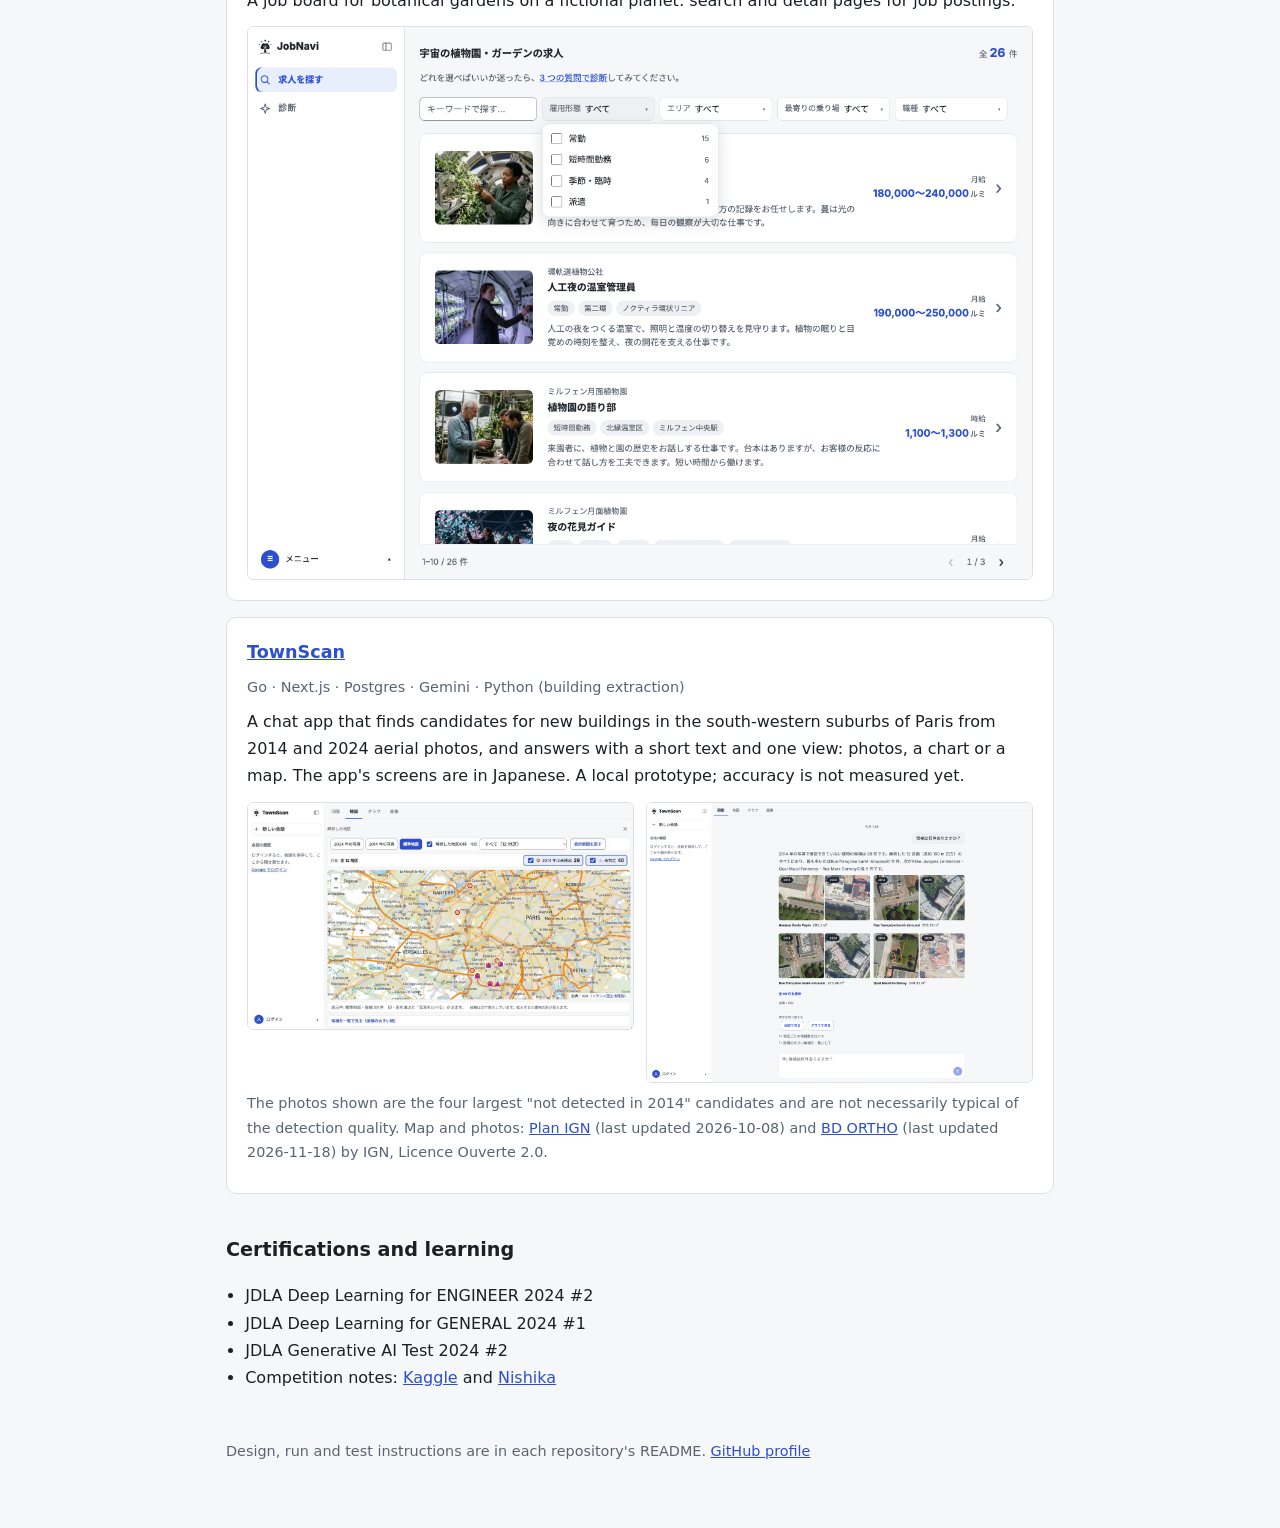
==== commit 08a521bc: "docs(site): add the exam round to the generative AI certification Co-Authored-By: Claude Sonnet 5.5 " ====
--- a/index.html
+++ b/index.html
@@ -79,7 +79,7 @@
   <ul>
     <li>JDLA Deep Learning for ENGINEER 2024 #2</li>
     <li>JDLA Deep Learning for GENERAL 2024 #1</li>
-    <li>JDLA Generative AI Test 2024</li>
+    <li>JDLA Generative AI Test 2024 #2</li>
     <li>Competition notes: <a href="https://github.com/Starlight-Tree/kaggle">Kaggle</a> and <a href="https://github.com/Starlight-Tree/nishika">Nishika</a></li>
   </ul>
 
